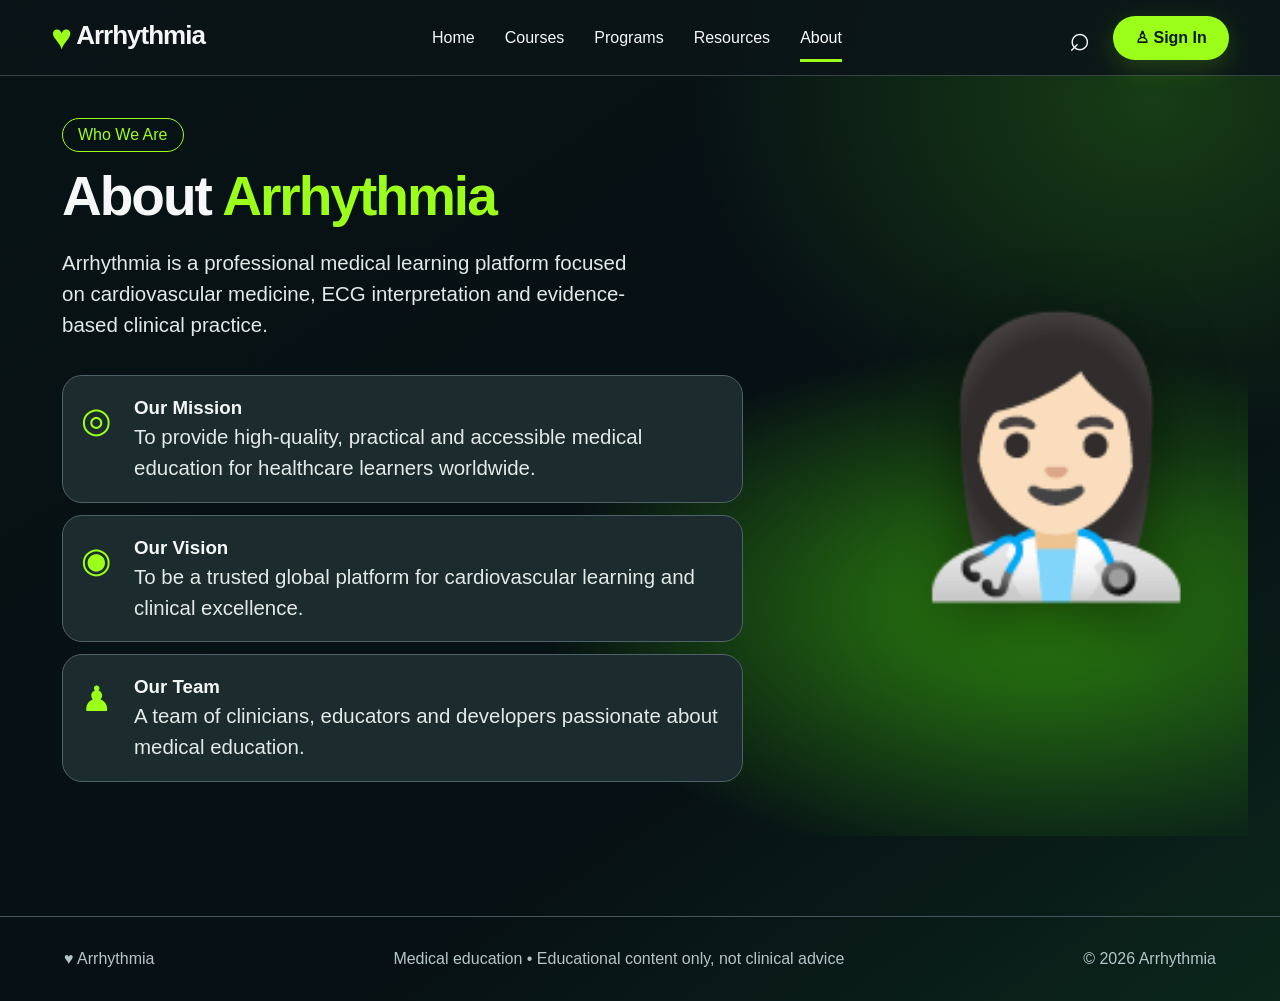
==== about.html @ 1c0bfca6 "Build Arrhythmia preview: about.html" ====
<!doctype html><html lang="en"><head><meta charset="utf-8"><meta name="viewport" content="width=device-width,initial-scale=1"><meta name="description" content="Arrhythmia medical education: clinical courses, training programs and resources."><title>About | Arrhythmia</title><link rel="stylesheet" href="style.css"></head><body><header class="header"><a class="brand" href="index.html"><span class="pulse">♥</span> Arrhythmia</a><button class="menu" aria-label="Toggle navigation" aria-expanded="false">☰</button><nav class="nav"><a  href="index.html">Home</a><a  href="courses.html">Courses</a><a  href="programs.html">Programs</a><a  href="resources.html">Resources</a><a aria-current="page" href="about.html">About</a></nav><div class="header-actions"><a class="searchlink" href="courses.html" aria-label="Search courses">⌕</a><a class="btn btn-small" href="signin.html">♙ Sign In</a></div></header><main class="page"><section class="hero about-hero"><div><span class="eyebrow">Who We Are</span><h1>About <em>Arrhythmia</em></h1><p>Arrhythmia is a professional medical learning platform focused on cardiovascular medicine, ECG interpretation and evidence-based clinical practice.</p><div class="about-list"><div><span>◎</span><section><h3>Our Mission</h3><p>To provide high-quality, practical and accessible medical education for healthcare learners worldwide.</p></section></div><div><span>◉</span><section><h3>Our Vision</h3><p>To be a trusted global platform for cardiovascular learning and clinical excellence.</p></section></div><div><span>♟</span><section><h3>Our Team</h3><p>A team of clinicians, educators and developers passionate about medical education.</p></section></div></div></div><div class="doctor about-doctor">👩🏻‍⚕️</div></section></main><footer class="footer"><span>♥ Arrhythmia</span><span>Medical education • Educational content only, not clinical advice</span><span>© 2026 Arrhythmia</span></footer><script src="app.js" defer></script></body></html>
---- style.css ----
:root{--bg:#071316;--panel:#172329;--panel2:#203036;--green:#9bff19;--text:#f6f8f8;--muted:#b8c4c7;--line:#506169}*{box-sizing:border-box}html{scroll-behavior:smooth}body{margin:0;background:radial-gradient(ellipse at 90% 10%,#173d15 0%,transparent 28%),linear-gradient(145deg,#081316,#071014 65%,#0b261b);color:var(--text);font-family:Inter,Arial,sans-serif;line-height:1.5}a{color:inherit;text-decoration:none}button,input,select{font:inherit}button{cursor:pointer}.header{height:76px;display:flex;align-items:center;justify-content:space-between;gap:24px;border-bottom:1px solid #ffffff30;padding:0 clamp(20px,4vw,65px);background:#0b1519e8;position:sticky;top:0;z-index:20;backdrop-filter:blur(15px)}.brand{font-size:26px;font-weight:850;white-space:nowrap;letter-spacing:-1px}.pulse{font-size:35px;color:var(--green);vertical-align:middle}.nav{display:flex;gap:30px;align-items:center}.nav a{padding:24px 0;position:relative}.nav a:hover,.nav a[aria-current]{color:#fff}.nav a[aria-current]:after{content:"";position:absolute;bottom:12px;left:0;right:0;height:3px;background:var(--green)}.header-actions{display:flex;gap:22px;align-items:center}.searchlink{font-size:36px}.btn{display:inline-flex;align-items:center;justify-content:center;background:var(--green);color:#0b1816;padding:14px 28px;border:0;border-radius:18px;font-weight:800;box-shadow:0 8px 26px #8eff1730}.btn:hover,.category:hover{filter:brightness(1.1);transform:translateY(-2px)}.btn-small{padding:10px 22px;border-radius:30px}.btn-outline{display:inline-flex;align-items:center;justify-content:center;padding:12px 26px;border:1px solid #a5b4b7;border-radius:30px;background:#101e2170;color:white}.menu{display:none}.page{max-width:1440px;margin:auto;padding:0 32px 80px}.hero{display:flex;align-items:center;justify-content:space-between;min-height:410px;position:relative;overflow:hidden;background:radial-gradient(ellipse at 83% 70%,#2d870f 0%,transparent 35%);padding:42px 30px}.home-hero{min-height:445px}.hero-copy{max-width:720px;z-index:2}.hero h1{font-size:clamp(36px,4.3vw,68px);line-height:1.12;letter-spacing:-2px;margin:14px 0}.hero p{font-size:clamp(17px,1.6vw,24px);color:#e3e9e8;max-width:590px}.hero em,h1 em{font-style:normal;color:var(--green)}.eyebrow{display:inline-block;color:var(--green);border:1px solid var(--green);padding:4px 15px;border-radius:30px}.actions{display:flex;gap:18px;align-items:center;margin-top:30px;flex-wrap:wrap}.hero-art{min-width:37%;position:relative;text-align:center}.doctor{font-size:clamp(150px,23vw,320px);filter:drop-shadow(0 20px 35px #0008);line-height:1}.ecg{position:absolute;left:-70px;top:45%;font-size:48px;color:var(--green);text-shadow:0 0 20px var(--green);white-space:nowrap}.stats{display:grid;grid-template-columns:repeat(4,1fr);background:linear-gradient(110deg,#26343a,#17272a);border:1px solid #829097;border-radius:30px;padding:25px;margin:0 5px 50px;box-shadow:0 15px 30px #0005}.stats>div{display:flex;flex-direction:column;align-items:center;border-right:1px solid #65747b;text-align:center}.stats>div:last-child{border:0}.stats b{font-size:clamp(18px,2.1vw,29px)}.stats span{color:var(--muted)}.section{margin:45px 0}.section-head{display:flex;justify-content:space-between;align-items:center}.section h2,.section-head h2{font-size:36px;margin:0 0 22px}.section-head a,.text-button{color:var(--green)}.course-grid{display:grid;grid-template-columns:repeat(4,minmax(0,1fr));gap:20px}.course-card{background:linear-gradient(160deg,#1e3038,#152126);border:1px solid #61737b;border-radius:22px;position:relative;overflow:hidden;min-height:275px;transition:transform .25s,box-shadow .25s}.course-card:hover{transform:translateY(-7px);box-shadow:0 14px 35px #85ff1826}.course-art{height:128px;display:flex;align-items:center;justify-content:center;background:radial-gradient(circle,#273f45,#102127 70%)}.course-art span{font-size:75px;filter:drop-shadow(0 0 15px #76ff3340)}.art-1 span,.art-2 span{color:var(--green);text-shadow:0 0 15px #80ff00}.bookmark{position:absolute;right:12px;top:10px;border:0;background:#14202599;color:white;font-size:25px;z-index:1}.course-info{padding:12px 17px 18px}.course-info h3{font-size:21px;line-height:1.15;margin:0 0 16px;min-height:48px}.course-info p{margin:0;color:#dce6e7}.level{font-size:11px;color:var(--green);float:right}.card-link{display:inline-block;margin-top:12px;color:var(--green);font-weight:700}.carousel-controls{display:flex;align-items:center;gap:12px}.carousel-controls>button{border:0;border-radius:50%;height:42px;min-width:42px;background:#e8eeee;font-size:32px}.featured{flex:1;min-width:0}.featured .course-card:nth-child(n+5){display:none}.dots{text-align:center;color:var(--green);font-size:24px;margin-top:12px}.compact{min-height:300px}.compact h1{font-size:48px}.compact-doctor{font-size:180px}.searchbox{display:flex;align-items:center;background:#25353b;border:1px solid #91a3aa;border-radius:30px;max-width:560px;padding:10px 20px;font-size:24px}.searchbox input{width:100%;border:0;background:transparent;color:white;outline:0;padding:5px 12px}.categories{display:grid;grid-template-columns:repeat(6,1fr);gap:12px;margin:15px 0 30px}.category{background:#223036;color:white;border:1px solid #44585f;border-radius:18px;padding:18px 6px;display:flex;align-items:center;flex-direction:column;gap:6px}.category span{font-size:27px}.category.selected{background:var(--green);color:#0b1618}.catalog{display:grid;grid-template-columns:230px 1fr;gap:26px}.filters{background:#1a292e;border:1px solid #465b63;border-radius:20px;padding:20px;align-self:start}.filters h3{margin-top:0}.filters h4{border-top:1px solid #48575b;padding-top:17px}.filters label{display:block;margin:9px 0}.filters input{accent-color:var(--green)}.text-button{border:0;background:none;padding:12px 0}.catalog-top{display:flex;justify-content:space-between;margin-bottom:15px}.catalog-top select{background:#1a292e;color:white;border:1px solid #718186;padding:7px;border-radius:15px}.catalog-grid{grid-template-columns:repeat(2,minmax(0,1fr))}.breadcrumb{padding:28px 5px;color:#cbd8d9}.detail-hero{display:grid;grid-template-columns:1fr 1.2fr;gap:32px;align-items:center}.detail-hero h1{font-size:clamp(32px,4vw,54px);line-height:1.15;margin:0}.video-preview{background:radial-gradient(circle,#31444b,#111c20);border:1px solid #899da3;border-radius:24px;min-height:300px;display:grid;place-items:center;position:relative}.video-preview span{font-size:180px}.video-preview button{position:absolute;border:0;border-radius:50%;background:white;color:#111;font-size:30px;width:65px;height:65px}.rating{color:var(--green)}.tabs{display:flex;justify-content:space-around;border-bottom:1px solid #728388;margin:40px 0 30px}.tabs button{border:0;background:transparent;color:white;padding:16px;font-weight:700}.tabs button[aria-selected=true]{border-bottom:3px solid var(--green)}.detail-body{display:grid;grid-template-columns:1.4fr .8fr;gap:35px;margin-bottom:45px}.detail-body h2{margin-top:0}.checks{list-style:none;padding:0}.checks li{padding:9px}.checks li:before{content:"✓";color:var(--green);margin-right:12px}.included{background:#24343a;border:1px solid #71848b;border-radius:22px;padding:24px}.program-list{max-width:1000px;margin:30px auto}.program-row{display:flex;align-items:center;gap:24px;background:#1b2b2e;border:1px solid #485a5f;padding:18px 28px;border-radius:20px;margin:14px 0}.program-row>span{font-size:45px;color:var(--green)}.program-row h3,.program-row p{margin:3px}.program-row strong{margin-left:auto;color:var(--green);font-size:30px}.resource-grid{display:grid;grid-template-columns:repeat(3,1fr);gap:22px;margin:35px 0}.resource-card{background:#1b2a2e;border:1px solid #52646a;border-radius:22px;padding:35px 22px;text-align:center}.resource-card>span{font-size:52px;color:var(--green)}.resource-card h3{font-size:24px}.hero-symbol{font-size:180px}.about-hero{min-height:670px}.about-hero>div:first-child{max-width:720px}.about-list{margin-top:35px}.about-list>div{display:flex;gap:22px;background:#1b2b2e;border:1px solid #4d6368;padding:18px;border-radius:20px;margin:12px 0}.about-list span{font-size:35px;color:var(--green)}.about-list h3,.about-list p{margin:0}.about-doctor{font-size:260px}.signin-layout{display:grid;grid-template-columns:1fr 1fr;gap:35px;align-items:center;min-height:650px}.signin-art{text-align:center;position:relative}.signin-art>span{font-size:240px;filter:drop-shadow(0 0 35px #5bff2b70)}.signin-panel{background:#1b2b30;border:1px solid #54686e;border-radius:26px;padding:38px;display:flex;flex-direction:column;gap:16px}.signin-panel h1{font-size:34px;margin:0}.signin-panel>label{display:flex;flex-direction:column;gap:7px}.signin-panel input{padding:15px;border:1px solid #73858a;border-radius:12px;background:#27383e;color:white}.signin-panel>a,.muted a{color:var(--green)}.signin-panel>a{text-align:right}.muted{text-align:center;color:var(--muted)}.footer{border-top:1px solid #45565c;display:flex;justify-content:space-between;gap:20px;padding:30px 5vw;color:#b6c5c8}.no-results{color:var(--muted)}@media(max-width:1000px){.nav{gap:13px}.brand{font-size:20px}.page{padding:0 20px 50px}.course-grid{grid-template-columns:repeat(2,1fr)}.featured .course-card:nth-child(n+3){display:none}.categories{grid-template-columns:repeat(3,1fr)}.hero h1{font-size:42px}.doctor{font-size:190px}}@media(max-width:700px){.header{height:auto;min-height:68px;flex-wrap:wrap;padding:10px 15px}.menu{display:block;margin-left:auto;background:none;color:white;border:0;font-size:27px}.nav{display:none;order:3;width:100%;flex-direction:column;align-items:stretch;gap:0}.nav.open{display:flex}.nav a{padding:12px}.nav a[aria-current]:after{bottom:4px}.header-actions{gap:9px}.searchlink{display:none}.btn-small{padding:8px 13px}.page{padding:0 14px 40px}.hero{padding:25px 10px;min-height:0;display:block}.hero h1{font-size:38px;letter-spacing:-1px}.hero p{font-size:17px}.hero-art{min-width:0}.doctor{font-size:140px}.ecg{font-size:23px;left:5px}.stats{grid-template-columns:repeat(2,1fr);gap:16px}.stats>div:nth-child(2){border:0}.stats b{font-size:19px}.section-head h2{font-size:25px}.course-grid{gap:10px}.course-card{min-height:260px}.course-info h3{font-size:17px}.course-art{height:110px}.course-art span{font-size:57px}.carousel-controls{gap:5px}.carousel-controls>button{min-width:28px;height:28px;font-size:22px}.categories{grid-template-columns:repeat(3,1fr);gap:8px}.category{padding:12px 3px;font-size:12px}.catalog{grid-template-columns:1fr}.filters{display:grid;grid-template-columns:repeat(3,1fr);gap:8px}.filters h3,.filters .text-button{grid-column:1/-1}.filters h4{margin:5px 0}.filters label{font-size:12px}.detail-hero,.detail-body,.signin-layout{grid-template-columns:1fr}.video-preview{min-height:240px}.detail-hero h1{margin-top:20px}.tabs button{font-size:12px;padding:10px 4px}.resource-grid{grid-template-columns:repeat(2,1fr)}.resource-card{padding:20px 10px}.about-doctor{font-size:140px}.signin-art{display:none}.footer{flex-direction:column;text-align:center}}
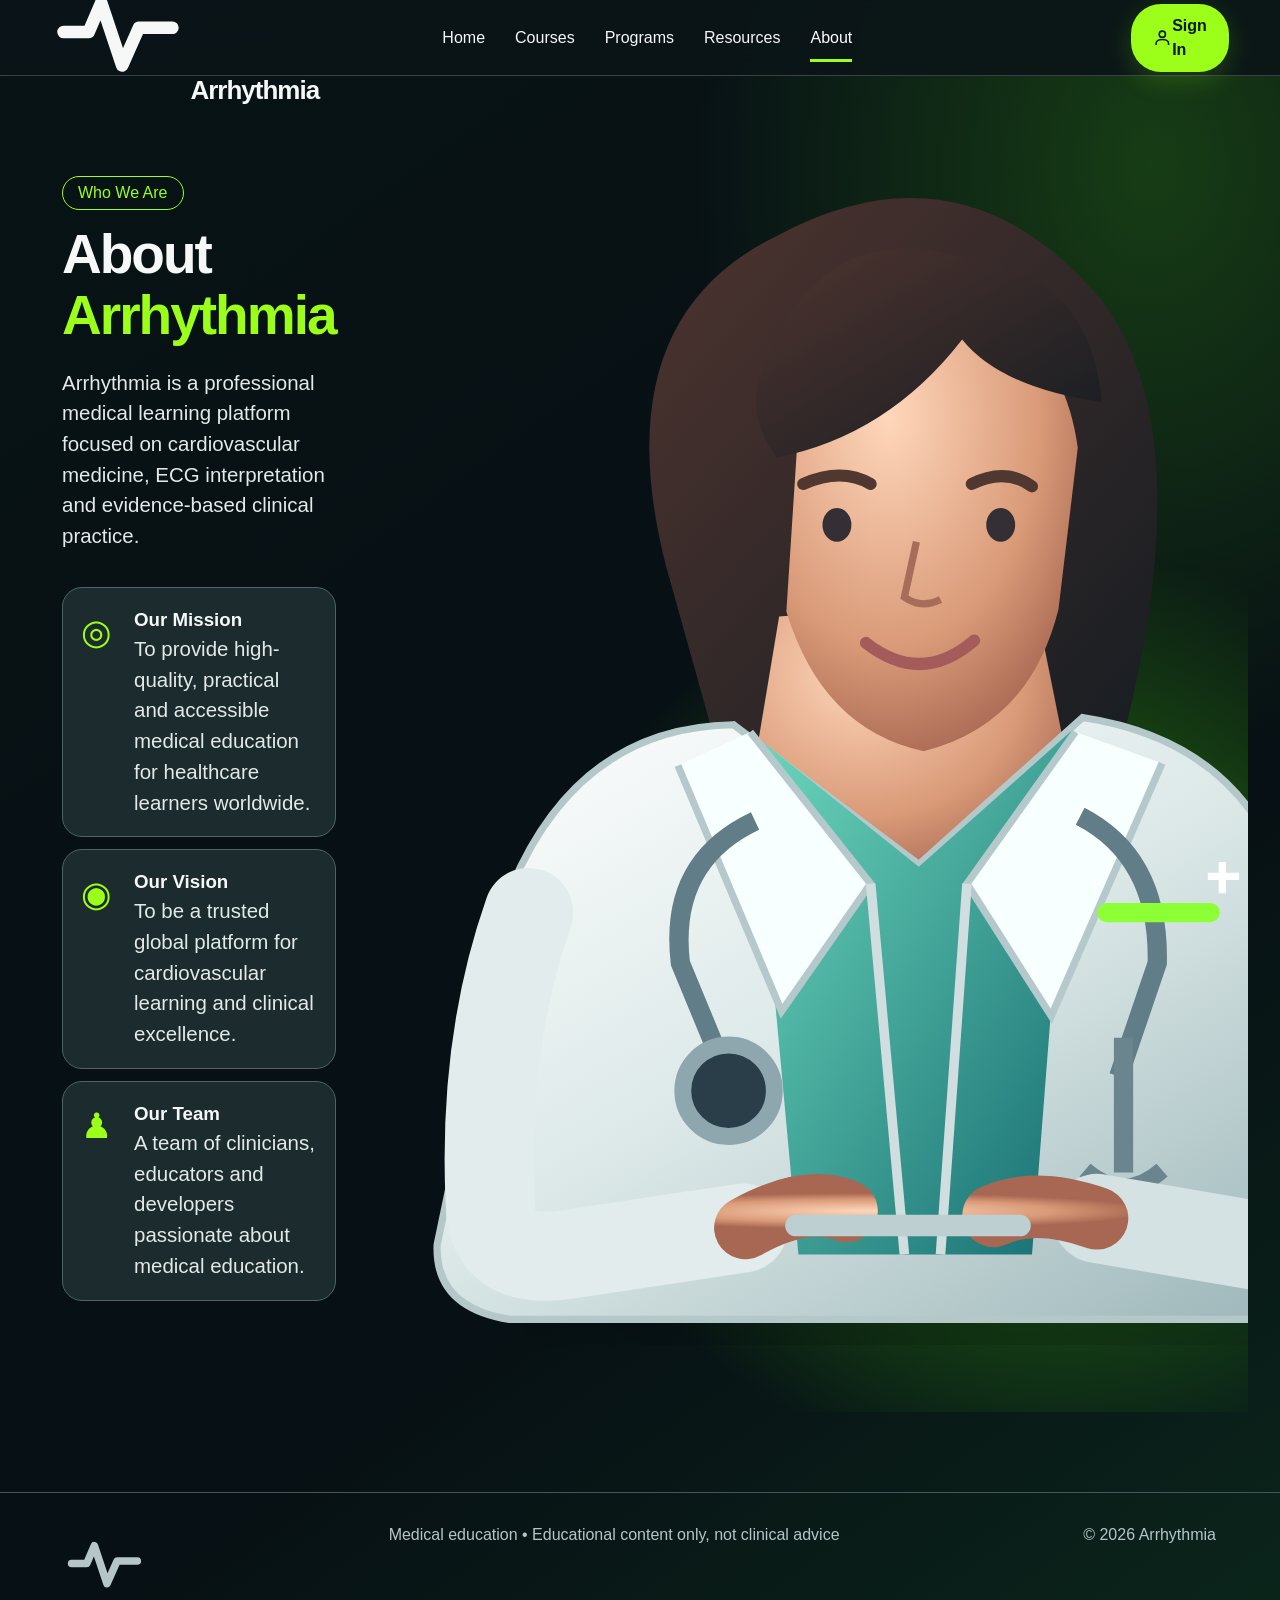
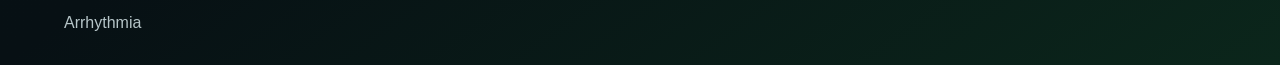
==== commit a609c718: "Replace emoji artwork and navigation glyphs with custom SVG assets" ====
--- a/about.html
+++ b/about.html
@@ -1 +1 @@
-<!doctype html><html lang="en"><head><meta charset="utf-8"><meta name="viewport" content="width=device-width,initial-scale=1"><meta name="description" content="Arrhythmia medical education: clinical courses, training programs and resources."><title>About | Arrhythmia</title><link rel="stylesheet" href="style.css"></head><body><header class="header"><a class="brand" href="index.html"><span class="pulse">♥</span> Arrhythmia</a><button class="menu" aria-label="Toggle navigation" aria-expanded="false">☰</button><nav class="nav"><a  href="index.html">Home</a><a  href="courses.html">Courses</a><a  href="programs.html">Programs</a><a  href="resources.html">Resources</a><a aria-current="page" href="about.html">About</a></nav><div class="header-actions"><a class="searchlink" href="courses.html" aria-label="Search courses">⌕</a><a class="btn btn-small" href="signin.html">♙ Sign In</a></div></header><main class="page"><section class="hero about-hero"><div><span class="eyebrow">Who We Are</span><h1>About <em>Arrhythmia</em></h1><p>Arrhythmia is a professional medical learning platform focused on cardiovascular medicine, ECG interpretation and evidence-based clinical practice.</p><div class="about-list"><div><span>◎</span><section><h3>Our Mission</h3><p>To provide high-quality, practical and accessible medical education for healthcare learners worldwide.</p></section></div><div><span>◉</span><section><h3>Our Vision</h3><p>To be a trusted global platform for cardiovascular learning and clinical excellence.</p></section></div><div><span>♟</span><section><h3>Our Team</h3><p>A team of clinicians, educators and developers passionate about medical education.</p></section></div></div></div><div class="doctor about-doctor">👩🏻‍⚕️</div></section></main><footer class="footer"><span>♥ Arrhythmia</span><span>Medical education • Educational content only, not clinical advice</span><span>© 2026 Arrhythmia</span></footer><script src="app.js" defer></script></body></html>+<!doctype html><html lang="en"><head><meta charset="utf-8"><meta name="viewport" content="width=device-width,initial-scale=1"><meta name="description" content="Arrhythmia medical education: clinical courses, training programs and resources."><title>About | Arrhythmia</title><link rel="stylesheet" href="style.css?v=2"></head><body><header class="header"><a class="brand" href="index.html"><svg class="ui-icon brand-icon" viewBox="0 0 32 32" aria-hidden="true"><path d="M3 16h6l3-7 5 15 4-9h8" fill="none" stroke="currentColor" stroke-width="3" stroke-linecap="round" stroke-linejoin="round"/></svg> Arrhythmia</a><button class="menu" aria-label="Toggle navigation" aria-expanded="false">☰</button><nav class="nav"><a  href="index.html">Home</a><a  href="courses.html">Courses</a><a  href="programs.html">Programs</a><a  href="resources.html">Resources</a><a aria-current="page" href="about.html">About</a></nav><div class="header-actions"><a class="searchlink" href="courses.html" aria-label="Search courses"><svg class="ui-icon" viewBox="0 0 24 24" aria-hidden="true"><circle cx="10.5" cy="10.5" r="6.5" fill="none" stroke="currentColor" stroke-width="2"/><path d="m16 16 5 5" stroke="currentColor" stroke-width="2" stroke-linecap="round"/></svg></a><a class="btn btn-small" href="signin.html"><svg class="ui-icon" viewBox="0 0 24 24" aria-hidden="true"><circle cx="12" cy="8" r="4" fill="none" stroke="currentColor" stroke-width="2"/><path d="M4 22v-2c0-7 16-7 16 0v2" fill="none" stroke="currentColor" stroke-width="2"/></svg> Sign In</a></div></header><main class="page"><section class="hero about-hero"><div><span class="eyebrow">Who We Are</span><h1>About <em>Arrhythmia</em></h1><p>Arrhythmia is a professional medical learning platform focused on cardiovascular medicine, ECG interpretation and evidence-based clinical practice.</p><div class="about-list"><div><span>◎</span><section><h3>Our Mission</h3><p>To provide high-quality, practical and accessible medical education for healthcare learners worldwide.</p></section></div><div><span>◉</span><section><h3>Our Vision</h3><p>To be a trusted global platform for cardiovascular learning and clinical excellence.</p></section></div><div><span>♟</span><section><h3>Our Team</h3><p>A team of clinicians, educators and developers passionate about medical education.</p></section></div></div></div><img class="doctor-illustration" src="assets/doctor-illustration.svg" alt="Illustrated medical doctor"></section></main><footer class="footer"><span><svg class="ui-icon brand-icon" viewBox="0 0 32 32" aria-hidden="true"><path d="M3 16h6l3-7 5 15 4-9h8" fill="none" stroke="currentColor" stroke-width="3" stroke-linecap="round" stroke-linejoin="round"/></svg> Arrhythmia</span><span>Medical education • Educational content only, not clinical advice</span><span>© 2026 Arrhythmia</span></footer><script src="app.js" defer></script></body></html>
